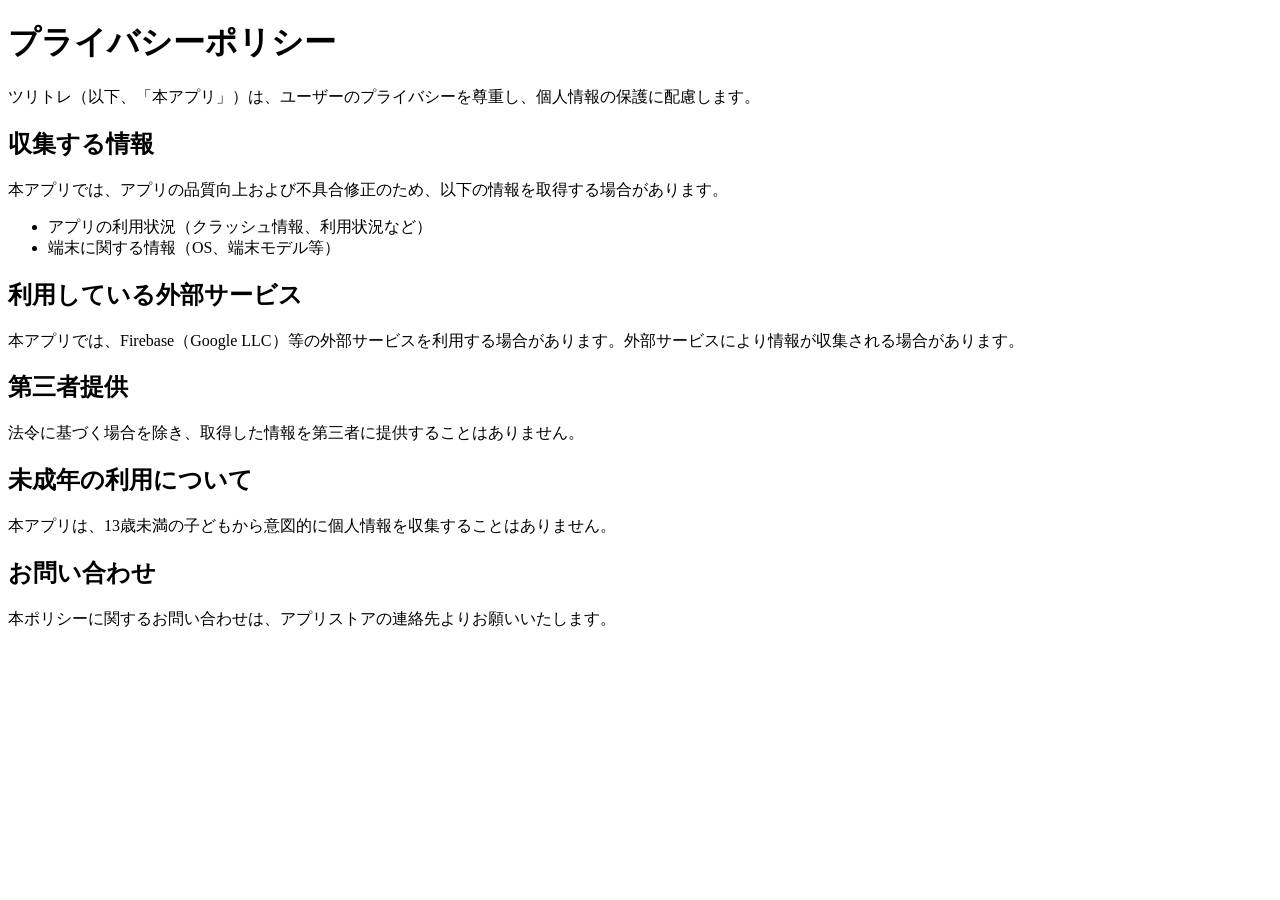
==== docs/privacy.html @ 14dbeff6 "Add GitHub Pages site (docs) for TsuriTore" ====
<!doctype html>
<html lang="ja">
<head>
  <meta charset="utf-8" />
  <meta name="viewport" content="width=device-width, initial-scale=1" />
  <title>プライバシーポリシー - ツリトレ</title>
</head>
<body>
  <h1>プライバシーポリシー</h1>

  <p>ツリトレ（以下、「本アプリ」）は、ユーザーのプライバシーを尊重し、個人情報の保護に配慮します。</p>

  <h2>収集する情報</h2>
  <p>本アプリでは、アプリの品質向上および不具合修正のため、以下の情報を取得する場合があります。</p>
  <ul>
    <li>アプリの利用状況（クラッシュ情報、利用状況など）</li>
    <li>端末に関する情報（OS、端末モデル等）</li>
  </ul>

  <h2>利用している外部サービス</h2>
  <p>本アプリでは、Firebase（Google LLC）等の外部サービスを利用する場合があります。外部サービスにより情報が収集される場合があります。</p>

  <h2>第三者提供</h2>
  <p>法令に基づく場合を除き、取得した情報を第三者に提供することはありません。</p>

  <h2>未成年の利用について</h2>
  <p>本アプリは、13歳未満の子どもから意図的に個人情報を収集することはありません。</p>

  <h2>お問い合わせ</h2>
  <p>本ポリシーに関するお問い合わせは、アプリストアの連絡先よりお願いいたします。</p>
</body>
</html>
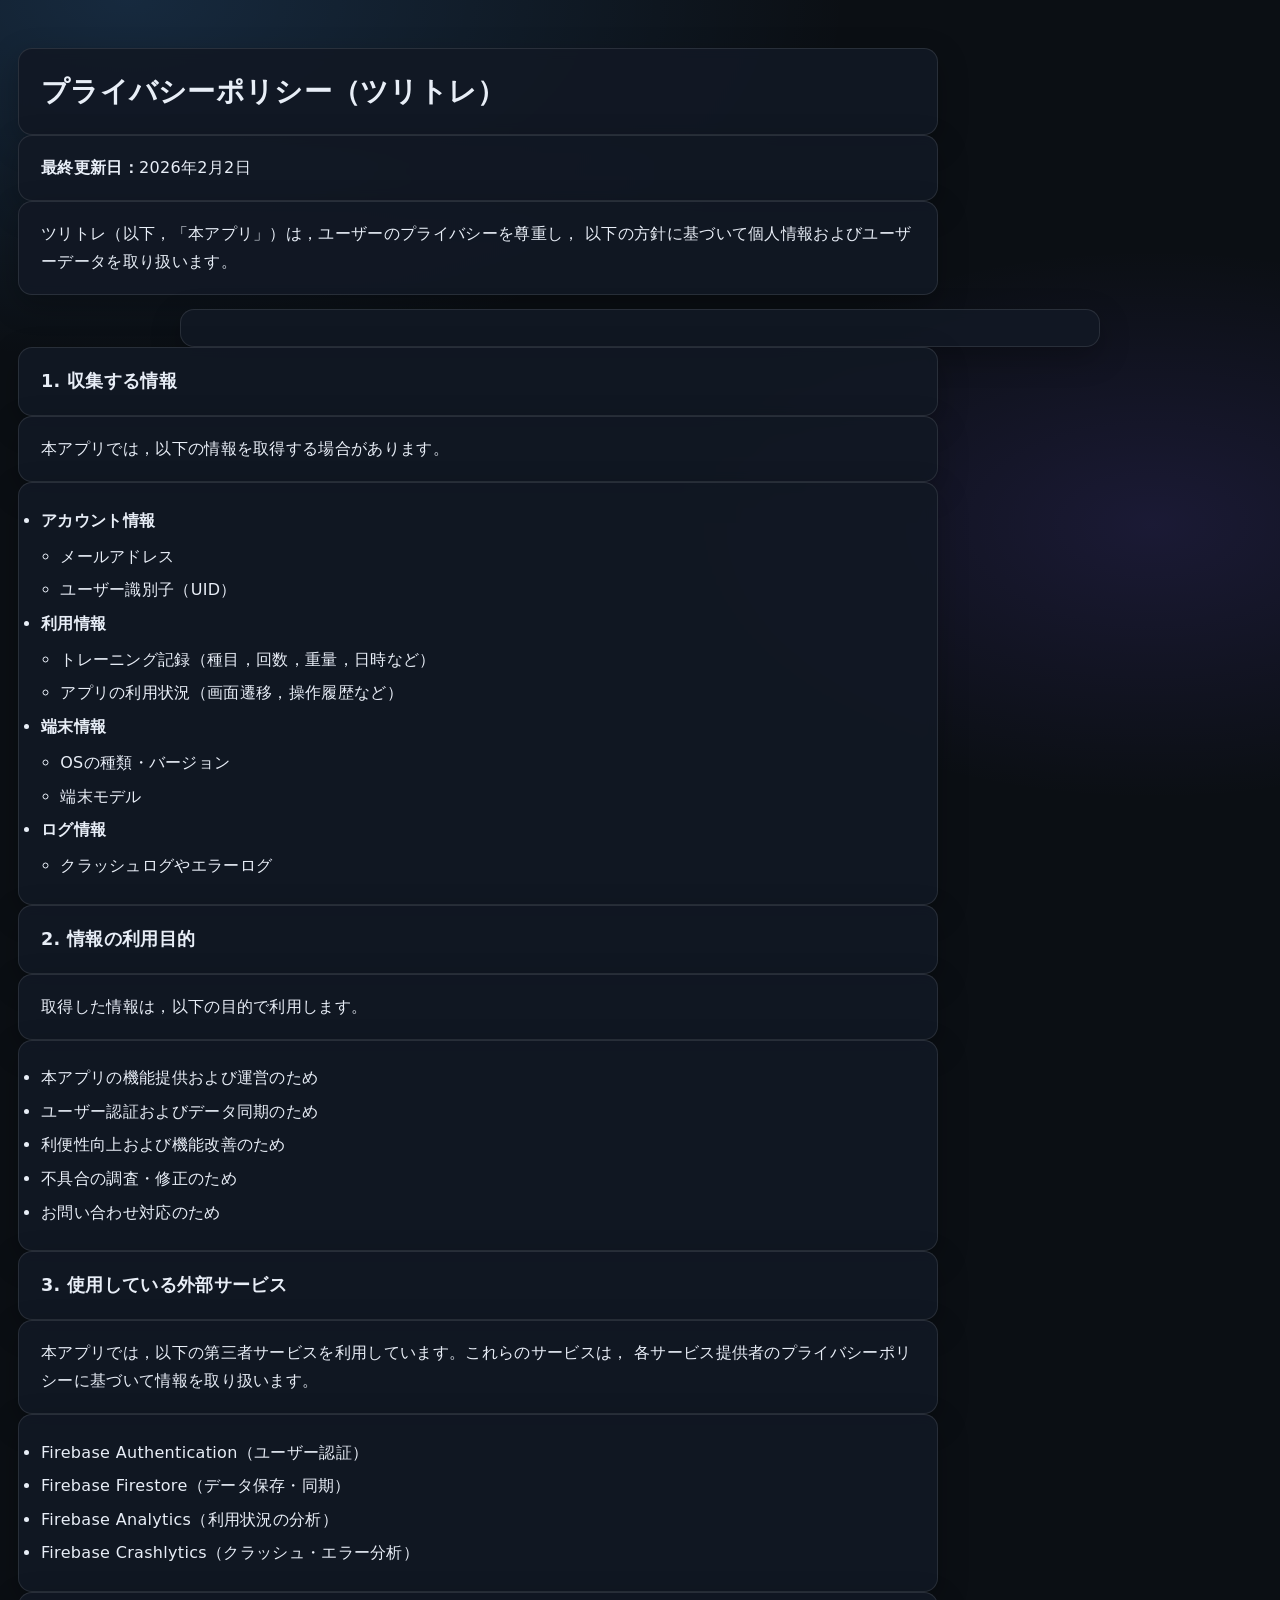
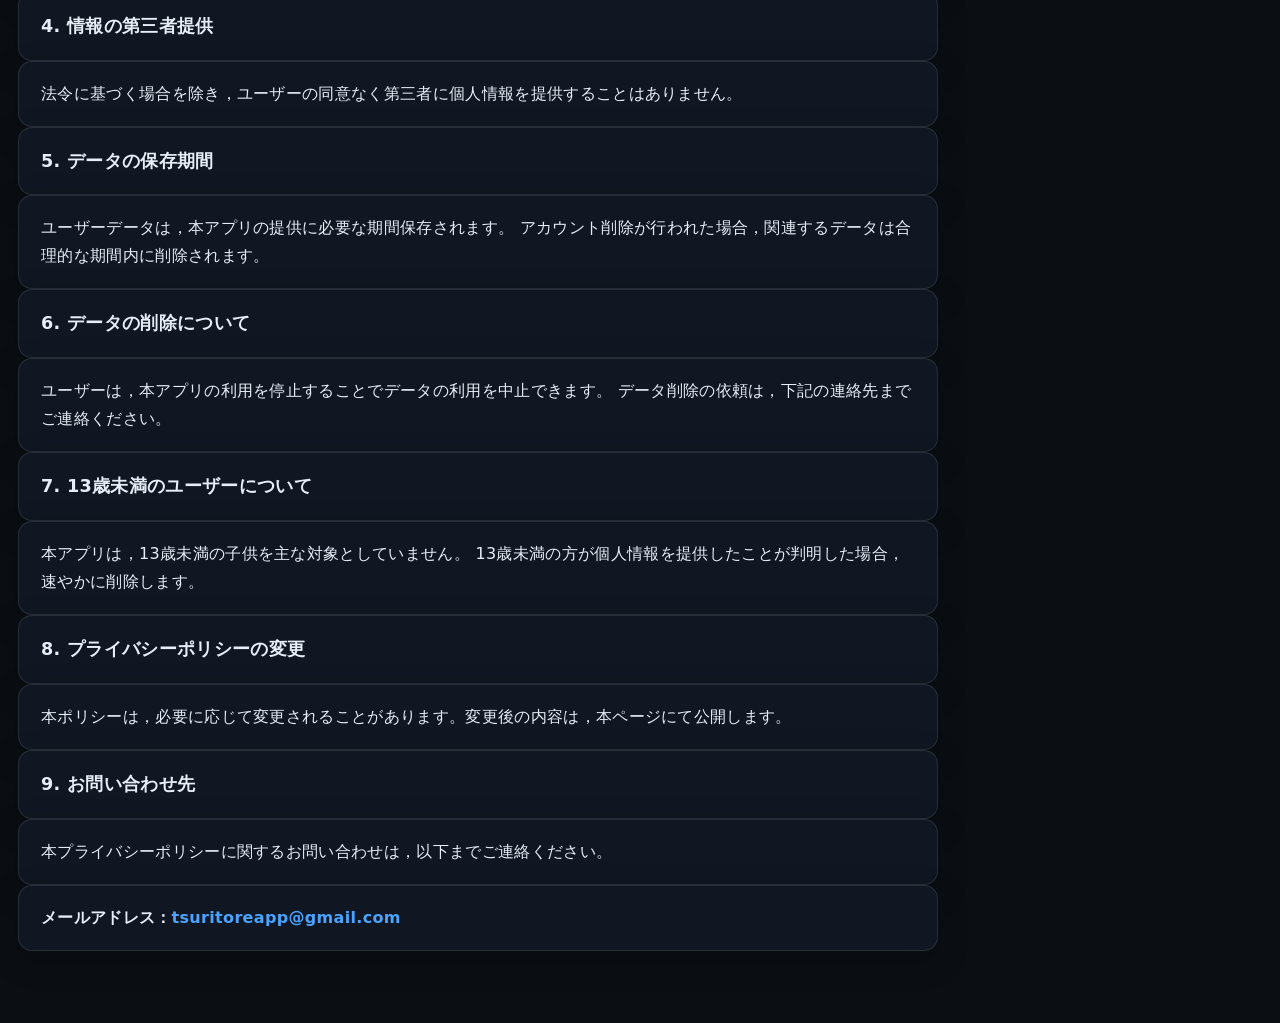
==== commit 6e111b1e: "Add privacy page css" ====
--- a/docs/privacy.html
+++ b/docs/privacy.html
@@ -1,32 +1,104 @@
 <!doctype html>
 <html lang="ja">
+<link rel="stylesheet" href="./privacy.css" />
+
 <head>
   <meta charset="utf-8" />
-  <meta name="viewport" content="width=device-width, initial-scale=1" />
-  <title>プライバシーポリシー - ツリトレ</title>
+  <meta name="viewport" content="width=device-width,initial-scale=1" />
+  <title>プライバシーポリシー | ツリトレ</title>
 </head>
 <body>
-  <h1>プライバシーポリシー</h1>
+  <h1>プライバシーポリシー（ツリトレ）</h1>
 
-  <p>ツリトレ（以下、「本アプリ」）は、ユーザーのプライバシーを尊重し、個人情報の保護に配慮します。</p>
+  <p><strong>最終更新日：</strong>2026年2月2日</p>
 
-  <h2>収集する情報</h2>
-  <p>本アプリでは、アプリの品質向上および不具合修正のため、以下の情報を取得する場合があります。</p>
+  <p>
+    ツリトレ（以下，「本アプリ」）は，ユーザーのプライバシーを尊重し，
+    以下の方針に基づいて個人情報およびユーザーデータを取り扱います。
+  </p>
+
+  <hr />
+
+  <h2>1. 収集する情報</h2>
+  <p>本アプリでは，以下の情報を取得する場合があります。</p>
   <ul>
-    <li>アプリの利用状況（クラッシュ情報、利用状況など）</li>
-    <li>端末に関する情報（OS、端末モデル等）</li>
+    <li><strong>アカウント情報</strong>
+      <ul>
+        <li>メールアドレス</li>
+        <li>ユーザー識別子（UID）</li>
+      </ul>
+    </li>
+    <li><strong>利用情報</strong>
+      <ul>
+        <li>トレーニング記録（種目，回数，重量，日時など）</li>
+        <li>アプリの利用状況（画面遷移，操作履歴など）</li>
+      </ul>
+    </li>
+    <li><strong>端末情報</strong>
+      <ul>
+        <li>OSの種類・バージョン</li>
+        <li>端末モデル</li>
+      </ul>
+    </li>
+    <li><strong>ログ情報</strong>
+      <ul>
+        <li>クラッシュログやエラーログ</li>
+      </ul>
+    </li>
   </ul>
 
-  <h2>利用している外部サービス</h2>
-  <p>本アプリでは、Firebase（Google LLC）等の外部サービスを利用する場合があります。外部サービスにより情報が収集される場合があります。</p>
+  <h2>2. 情報の利用目的</h2>
+  <p>取得した情報は，以下の目的で利用します。</p>
+  <ul>
+    <li>本アプリの機能提供および運営のため</li>
+    <li>ユーザー認証およびデータ同期のため</li>
+    <li>利便性向上および機能改善のため</li>
+    <li>不具合の調査・修正のため</li>
+    <li>お問い合わせ対応のため</li>
+  </ul>
 
-  <h2>第三者提供</h2>
-  <p>法令に基づく場合を除き、取得した情報を第三者に提供することはありません。</p>
+  <h2>3. 使用している外部サービス</h2>
+  <p>
+    本アプリでは，以下の第三者サービスを利用しています。これらのサービスは，
+    各サービス提供者のプライバシーポリシーに基づいて情報を取り扱います。
+  </p>
+  <ul>
+    <li>Firebase Authentication（ユーザー認証）</li>
+    <li>Firebase Firestore（データ保存・同期）</li>
+    <li>Firebase Analytics（利用状況の分析）</li>
+    <li>Firebase Crashlytics（クラッシュ・エラー分析）</li>
+  </ul>
 
-  <h2>未成年の利用について</h2>
-  <p>本アプリは、13歳未満の子どもから意図的に個人情報を収集することはありません。</p>
+  <h2>4. 情報の第三者提供</h2>
+  <p>
+    法令に基づく場合を除き，ユーザーの同意なく第三者に個人情報を提供することはありません。
+  </p>
 
-  <h2>お問い合わせ</h2>
-  <p>本ポリシーに関するお問い合わせは、アプリストアの連絡先よりお願いいたします。</p>
+  <h2>5. データの保存期間</h2>
+  <p>
+    ユーザーデータは，本アプリの提供に必要な期間保存されます。
+    アカウント削除が行われた場合，関連するデータは合理的な期間内に削除されます。
+  </p>
+
+  <h2>6. データの削除について</h2>
+  <p>
+    ユーザーは，本アプリの利用を停止することでデータの利用を中止できます。
+    データ削除の依頼は，下記の連絡先までご連絡ください。
+  </p>
+
+  <h2>7. 13歳未満のユーザーについて</h2>
+  <p>
+    本アプリは，13歳未満の子供を主な対象としていません。
+    13歳未満の方が個人情報を提供したことが判明した場合，速やかに削除します。
+  </p>
+
+  <h2>8. プライバシーポリシーの変更</h2>
+  <p>
+    本ポリシーは，必要に応じて変更されることがあります。変更後の内容は，本ページにて公開します。
+  </p>
+
+  <h2>9. お問い合わせ先</h2>
+  <p>本プライバシーポリシーに関するお問い合わせは，以下までご連絡ください。</p>
+  <p><strong>メールアドレス：</strong><a href="mailto:tsuritoreapp@gmail.com">tsuritoreapp@gmail.com</a></p>
 </body>
 </html>
--- a/docs/privacy.css
+++ b/docs/privacy.css
@@ -0,0 +1,178 @@
+/* privacy.css */
+:root {
+  --bg: #0b0f14;
+  --card: #121824;
+  --text: #e8eef7;
+  --muted: #a9b4c4;
+  --line: rgba(255, 255, 255, 0.10);
+  --accent: #4aa3ff;
+
+  --radius: 14px;
+  --maxw: 920px;
+
+  --font: ui-sans-serif, system-ui, -apple-system, "Segoe UI", Roboto,
+    "Hiragino Kaku Gothic ProN", "Hiragino Sans", "Noto Sans JP",
+    "Yu Gothic", Meiryo, Arial, "Apple Color Emoji", "Segoe UI Emoji";
+}
+
+*,
+*::before,
+*::after {
+  box-sizing: border-box;
+}
+
+html,
+body {
+  margin: 0;
+  padding: 0;
+}
+
+body {
+  font-family: var(--font);
+  background: radial-gradient(1200px 600px at 10% 0%, rgba(74, 163, 255, 0.18), transparent 60%),
+              radial-gradient(900px 500px at 90% 20%, rgba(122, 92, 255, 0.14), transparent 55%),
+              var(--bg);
+  color: var(--text);
+  line-height: 1.75;
+  letter-spacing: 0.02em;
+}
+
+/* Main layout */
+main,
+body > * {
+  max-width: var(--maxw);
+  margin: 0 auto;
+}
+
+body {
+  padding: 48px 18px 72px;
+}
+
+/* Card container feel */
+body > h1,
+body > p,
+body > hr,
+body > h2,
+body > ul {
+  background: color-mix(in srgb, var(--card) 92%, transparent);
+  border: 1px solid var(--line);
+  border-radius: var(--radius);
+  padding: 18px 22px;
+  box-shadow: 0 10px 30px rgba(0, 0, 0, 0.25);
+  backdrop-filter: blur(6px);
+}
+
+/* Tighten spacing between “cards” */
+body > * + * {
+  margin-top: 14px;
+}
+
+/* Headings */
+h1 {
+  margin: 0;
+  font-size: clamp(1.4rem, 2.2vw, 2.0rem);
+  font-weight: 800;
+  letter-spacing: 0.01em;
+}
+
+h2 {
+  margin: 0;
+  font-size: 1.1rem;
+  font-weight: 700;
+}
+
+/* Paragraphs */
+p {
+  margin: 0;
+  color: var(--text);
+}
+
+p strong {
+  color: var(--text);
+}
+
+/* Muted helper (if you want to wrap e.g. update date) */
+.muted {
+  color: var(--muted);
+}
+
+/* Lists */
+ul {
+  margin: 0;
+  padding-left: 1.2rem;
+  color: var(--text);
+}
+
+li {
+  margin: 0.35rem 0;
+}
+
+li > ul {
+  margin-top: 0.5rem;
+}
+
+/* Divider */
+hr {
+  border: none;
+  height: 1px;
+  background: linear-gradient(90deg, transparent, var(--line), transparent);
+  padding: 0;
+}
+
+/* Links */
+a {
+  color: var(--accent);
+  text-decoration: none;
+  font-weight: 650;
+}
+
+a:hover,
+a:focus {
+  text-decoration: underline;
+  text-underline-offset: 3px;
+}
+
+/* Mobile tweaks */
+@media (max-width: 520px) {
+  body {
+    padding: 28px 12px 56px;
+  }
+  body > h1,
+  body > p,
+  body > hr,
+  body > h2,
+  body > ul {
+    padding: 14px 16px;
+    border-radius: 12px;
+  }
+}
+
+/* Print (optional, makes it clean for reviewers) */
+@media print {
+  :root {
+    --bg: #ffffff;
+    --card: #ffffff;
+    --text: #000000;
+    --muted: #333333;
+    --line: rgba(0, 0, 0, 0.15);
+    --accent: #0b57d0;
+  }
+
+  body {
+    background: #fff;
+    padding: 0;
+  }
+
+  body > h1,
+  body > p,
+  body > hr,
+  body > h2,
+  body > ul {
+    box-shadow: none;
+    backdrop-filter: none;
+  }
+
+  a {
+    text-decoration: underline;
+  }
+}
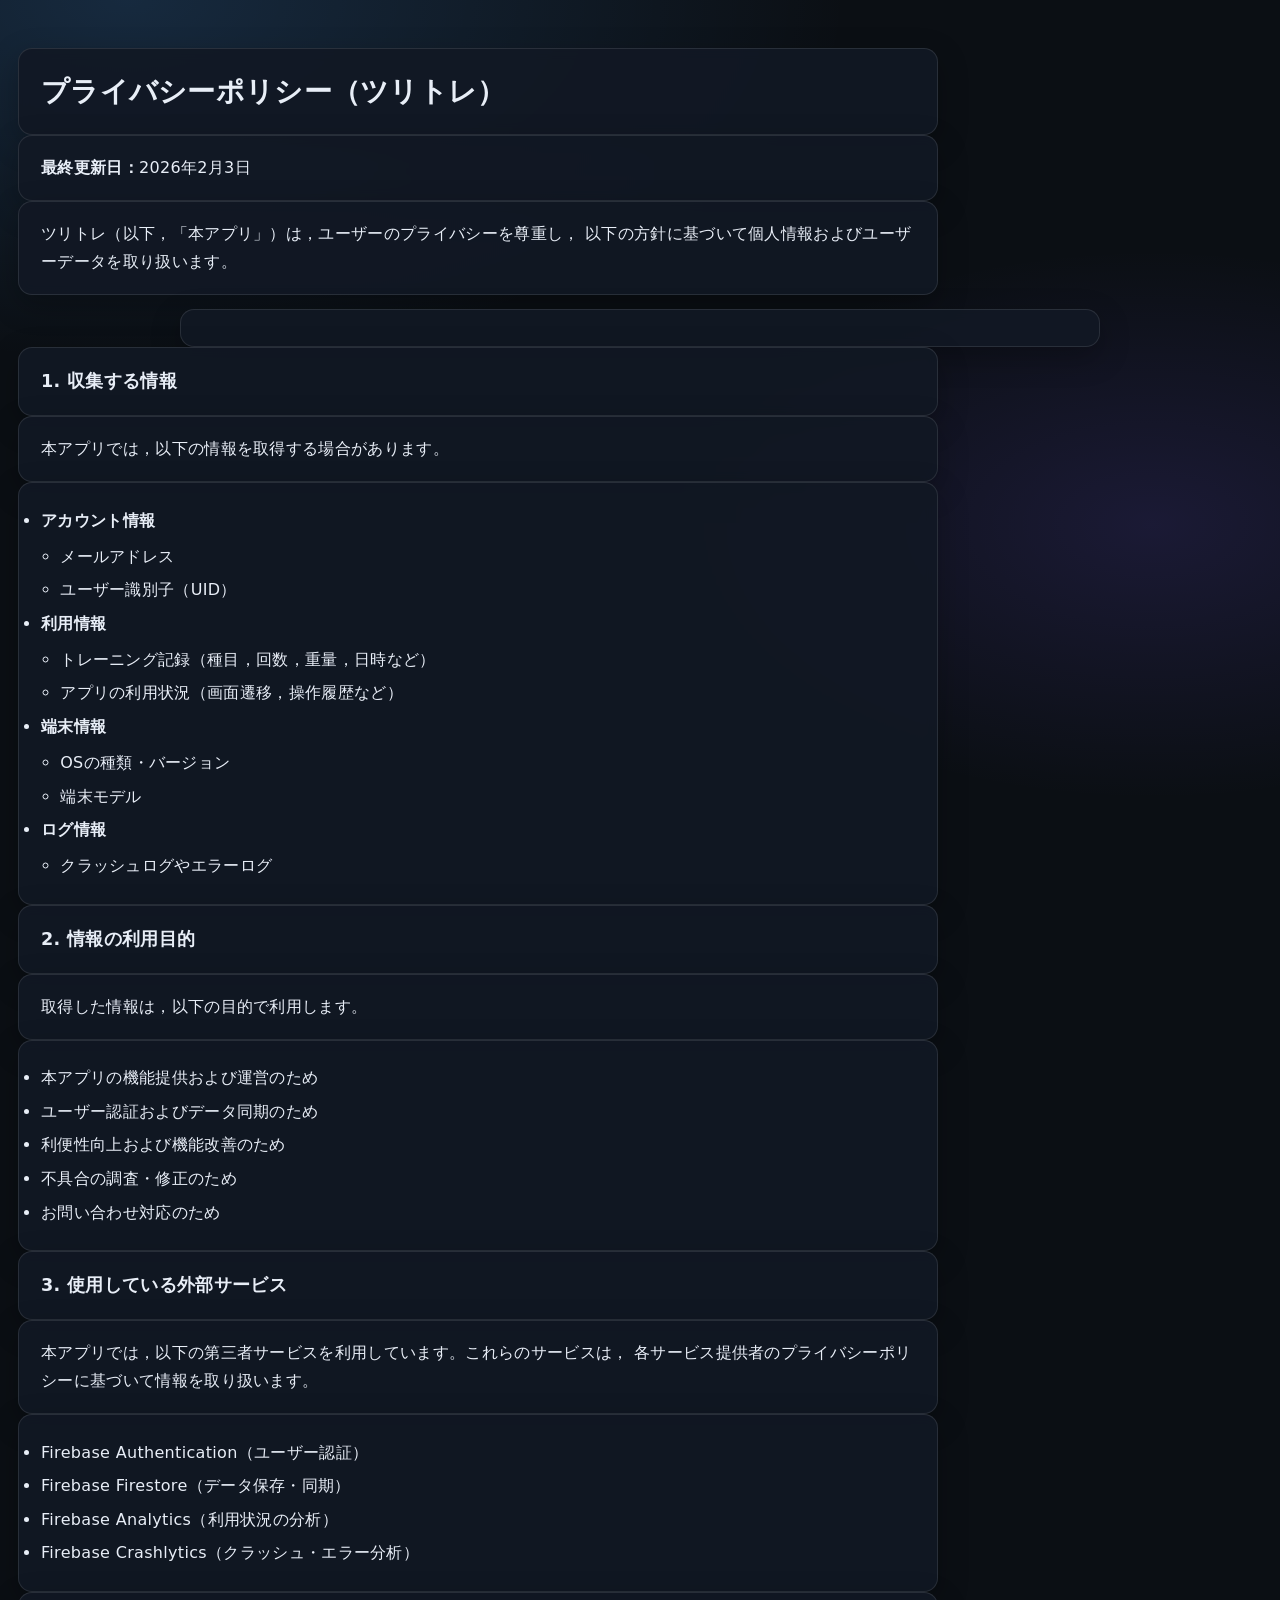
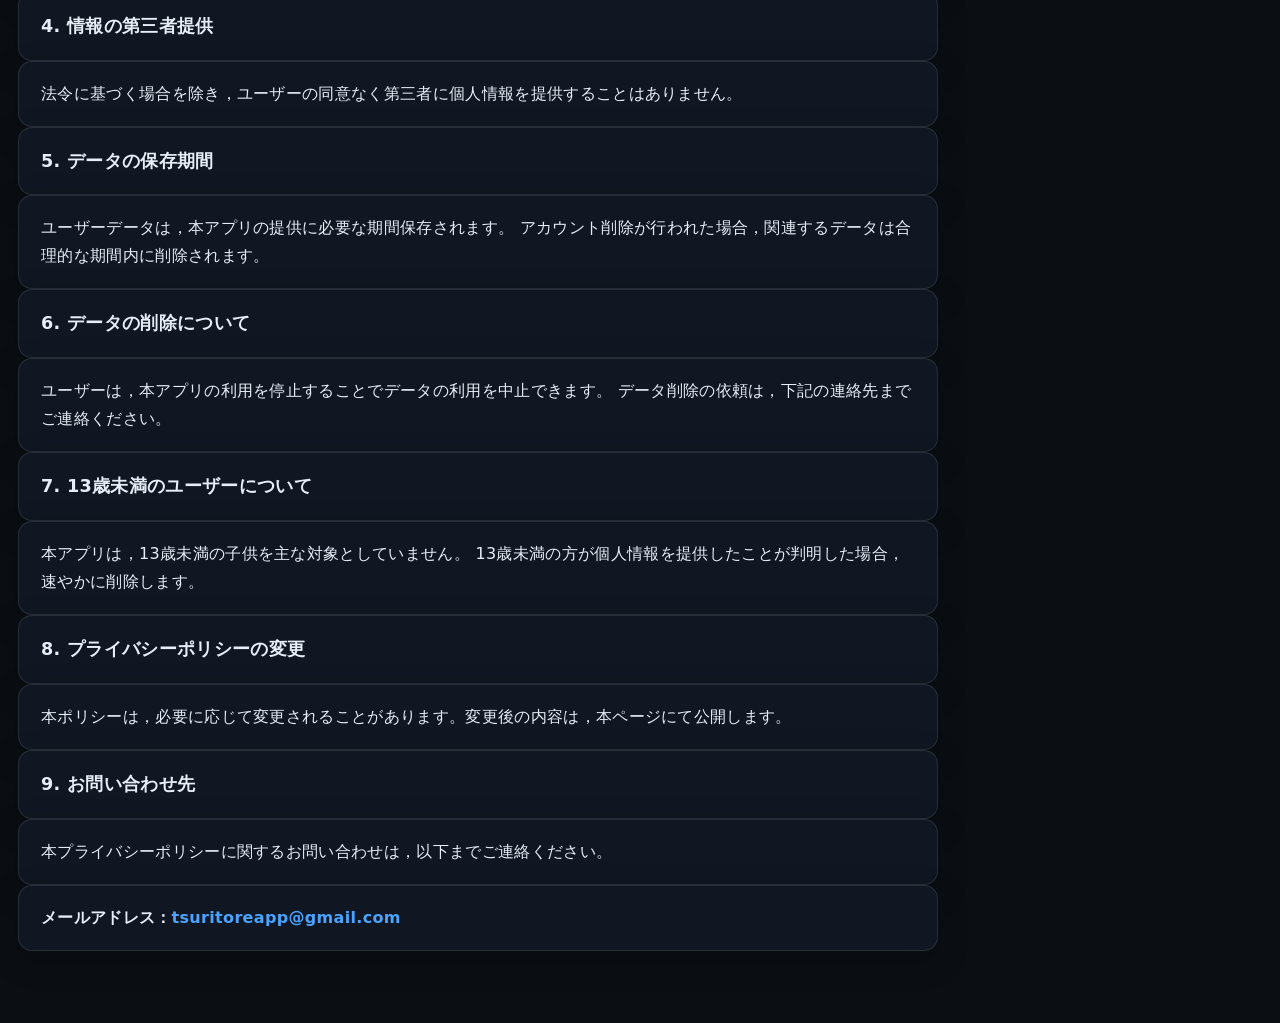
==== commit 1cf2337e: "Update app icon, bump version, and update privacy policy date" ====
--- a/docs/privacy.html
+++ b/docs/privacy.html
@@ -10,7 +10,7 @@
 <body>
   <h1>プライバシーポリシー（ツリトレ）</h1>
 
-  <p><strong>最終更新日：</strong>2026年2月2日</p>
+  <p><strong>最終更新日：</strong>2026年2月3日</p>
 
   <p>
     ツリトレ（以下，「本アプリ」）は，ユーザーのプライバシーを尊重し，
